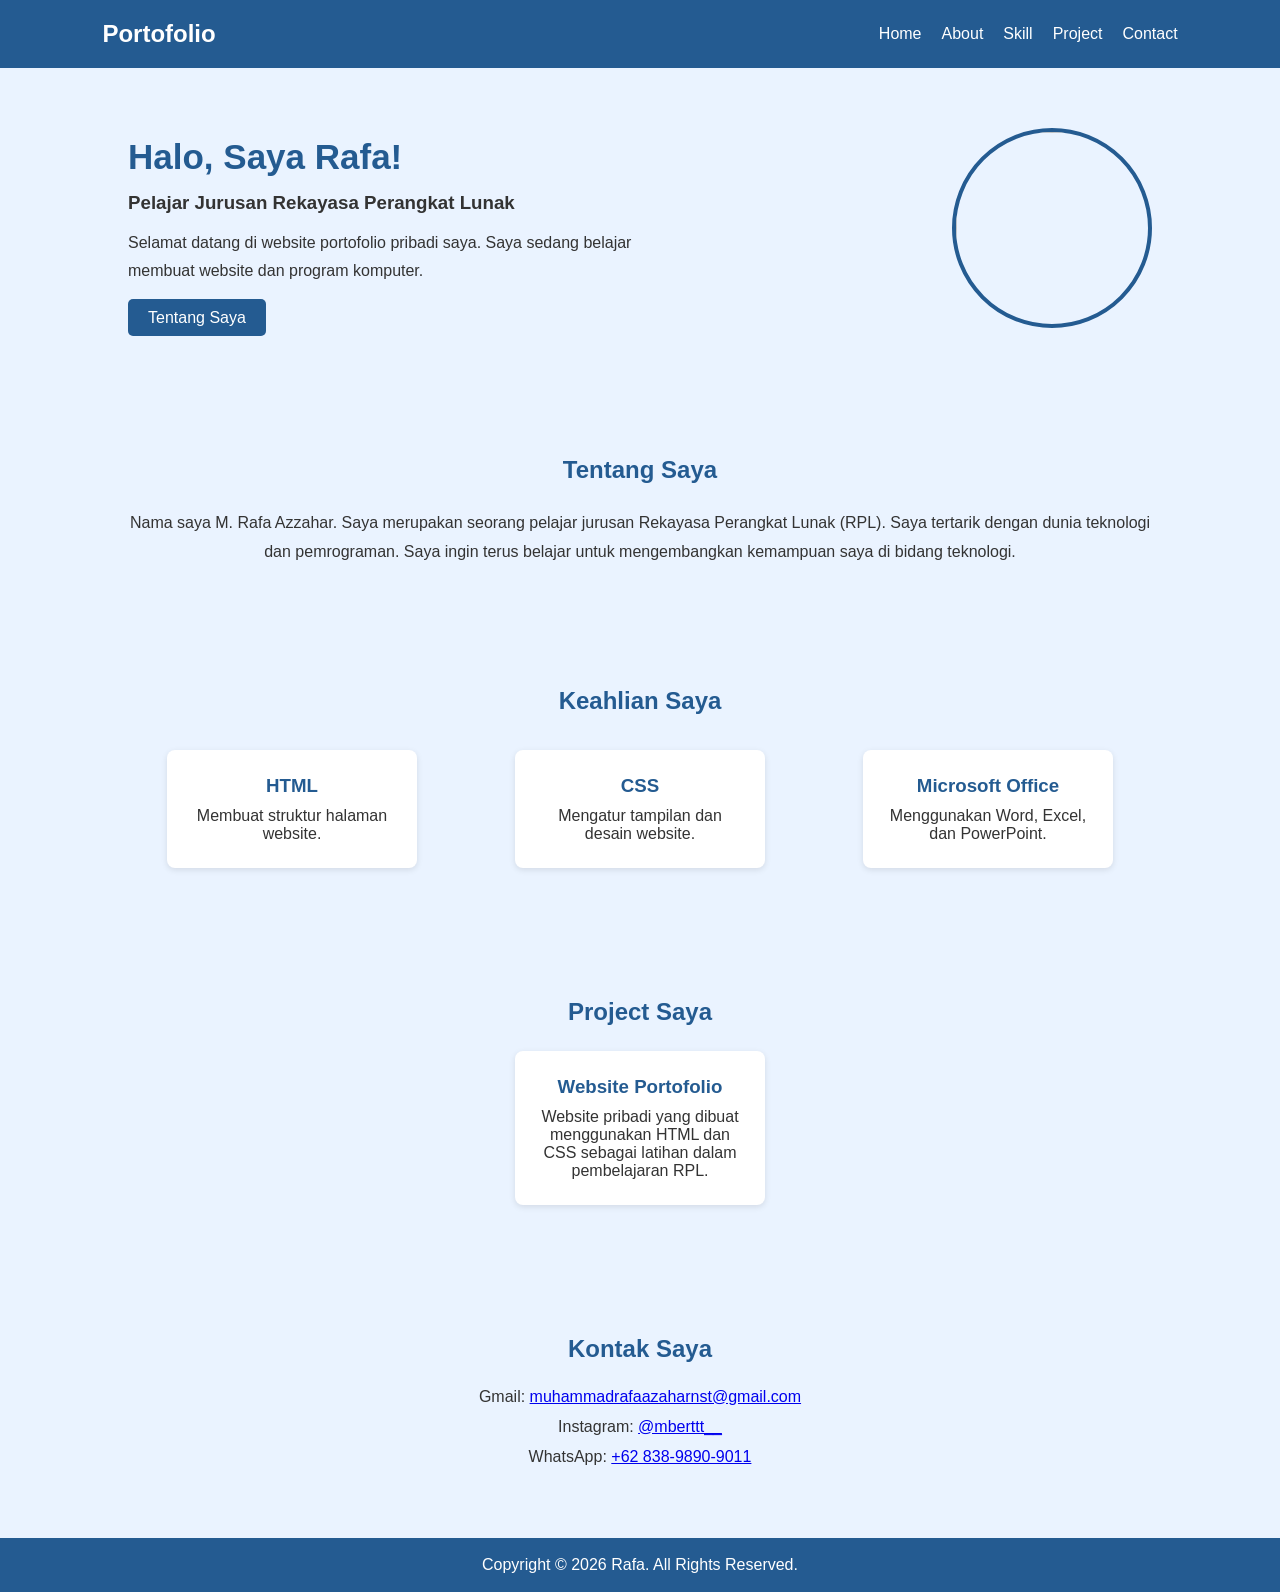
==== index.html @ 6711d89c "Rename portofolio.html to index.html" ====
<!DOCTYPE html>
<html lang="en">
<head>
    <meta charset="UTF-8">
    <meta name="viewport" content="width=device-width, initial-scale=1.0">
    <title>Portofolio</title>
    <link rel="stylesheet" href="style.css">
</head>
<body>
    
    <nav>
        <h2>Portofolio</h2>
        <ul>
            <li><a href="#home">Home</a></li>
            <li><a href="#about">About</a></li>
            <li><a href="#skill">Skill</a></li>
            <li><a href="#project">Project</a></li>
            <li><a href="#contact">Contact</a></li>
        </ul>
    </nav>

    <section id="home">
        <div class="home-text">
            <h1>Halo, Saya Rafa!</h1>
            <h3>Pelajar Jurusan Rekayasa Perangkat Lunak</h3>
            <p>
                Selamat datang di website portofolio pribadi saya.
                Saya sedang belajar membuat website dan program komputer.
            </p>
            <a href="about.html" class="tombol">Tentang Saya</a>
        </div>

        <div class="foto">
            <img src="image/orangganteng.jpeg" alt="">
        </div>
    </section>

    <section id="about">
        <h2>Tentang Saya</h2>
        <p>
            Nama saya M. Rafa Azzahar. Saya merupakan seorang pelajar
            jurusan Rekayasa Perangkat Lunak (RPL).
            Saya tertarik dengan dunia teknologi dan pemrograman.
            Saya ingin terus belajar untuk mengembangkan kemampuan
            saya di bidang teknologi.
        </p>
    </section>

    <section id="skill">
        <h2>Keahlian Saya</h2>

        <div class="isi-skill">
            <div class="kotak">
                <h3>HTML</h3>
                <p>Membuat struktur halaman website.</p>
            </div>

            <div class="kotak">
                <h3>CSS</h3>
                <p>Mengatur tampilan dan desain website.</p>
            </div>

            <div class="kotak">
                <h3>Microsoft Office</h3>
                <p>Menggunakan Word, Excel, dan PowerPoint.</p>
            </div>
        </div>
    </section>

    <section id="project">
        <h2>Project Saya</h2>

        <div class="kotak">
            <h3>Website Portofolio</h3>
            <p>
                Website pribadi yang dibuat menggunakan HTML dan CSS
                sebagai latihan dalam pembelajaran RPL.
            </p>
        </div>
    </section>

    <section id="contact">
    <h2>Kontak Saya</h2>

    <p>
        Gmail:
        <a href="https://mail.google.com/mail/?view=cm&to=muhammadrafaazaharnst@gmail.com" target="_blank">
            muhammadrafaazaharnst@gmail.com
        </a>
    </p>

    <p>
        Instagram:
        <a href="https://www.instagram.com/mberttt__/" target="_blank">
            @mberttt__
        </a>
    </p>
    
    <p>
        WhatsApp:
        <a href="https://wa.me/6283898909011" target="_blank">
            +62 838-9890-9011
        </a>    
    </p>
</section>


    <footer>
        <p>Copyright &copy; 2026 Rafa. All Rights Reserved.</p>
    </footer>


</body>
</html>
---- style.css ----
* {
    margin: 0;
    padding: 0;
    box-sizing: border-box;
    scroll-behavior: smooth;
}

body {
    font-family: Arial, sans-serif;
    background-color: #eaf3ff;
    color: #333;
}

nav {
    background-color: #245b91;
    color: white;
    padding: 20px 8%;
    display: flex;
    justify-content: space-between;
    align-items: center;
}

nav ul {
    display: flex;
    list-style: none;
    gap: 20px;
}

nav ul li a {
    color: white;
    text-decoration: none;
}

nav ul li a:hover {
    color: #b8dcff;
}

section {
    padding: 60px 10%;
    text-align: center;
}

#home {
    display: flex;
    align-items: center;
    justify-content: space-between;
    text-align: left;
    gap: 30px;
}

.home-text {
    max-width: 550px;
}

.home-text h1 {
    font-size: 35px;
    color: #245b91;
    margin-bottom: 15px;
}

.home-text h3 {
    margin-bottom: 15px;
}

.home-text p {
    line-height: 1.7;
    margin-bottom: 25px;
}

.tombol {
    background-color: #245b91;
    color: white;
    padding: 10px 20px;
    text-decoration: none;
    border-radius: 5px;
}

.foto img {
    width: 200px;
    height: 200px;
    border-radius: 50%;
    object-fit: cover;
    border: 4px solid #245b91;
}

section h2 {
    color: #245b91;
    margin-bottom: 25px;
}

#about p {
    line-height: 1.8;
}

.isi-skill {
    display: flex;
    justify-content: center;
    gap: 20px;
    flex-wrap: wrap;
}

.kotak {
    background-color: white;
    padding: 25px;
    border-radius: 8px;
    width: 250px;
    margin: 10px auto;
    box-shadow: 0 2px 6px rgba(0,0,0,0.1);
}

.kotak h3 {
    color: #245b91;
    margin-bottom: 10px;
}

#contact p {
    margin: 12px;
}

footer {
    background-color: #245b91;
    color: white;
    text-align: center;
    padding: 18px;
}

/* Tampilan HP */
@media (max-width: 600px) {
    nav {
        flex-direction: column;
        gap: 15px;
    }

    nav ul {
        gap: 12px;
        flex-wrap: wrap;
        justify-content: center;
    }

    #home {
        flex-direction: column-reverse;
        text-align: center;
    }

    .home-text h1 {
        font-size: 28px;
    }

    .isi-skill {
        flex-direction: column;
        align-items: center;
    }
}

html, body {
    min-height: 100%;
}

body {
    min-height: 100vh;
    display: flex;
    flex-direction: column;
}

section {
    flex: 1;
}

footer {
    background-color: #245b91;
    color: white;
    text-align: center;
    padding: 18px;
    margin-top: auto;
}
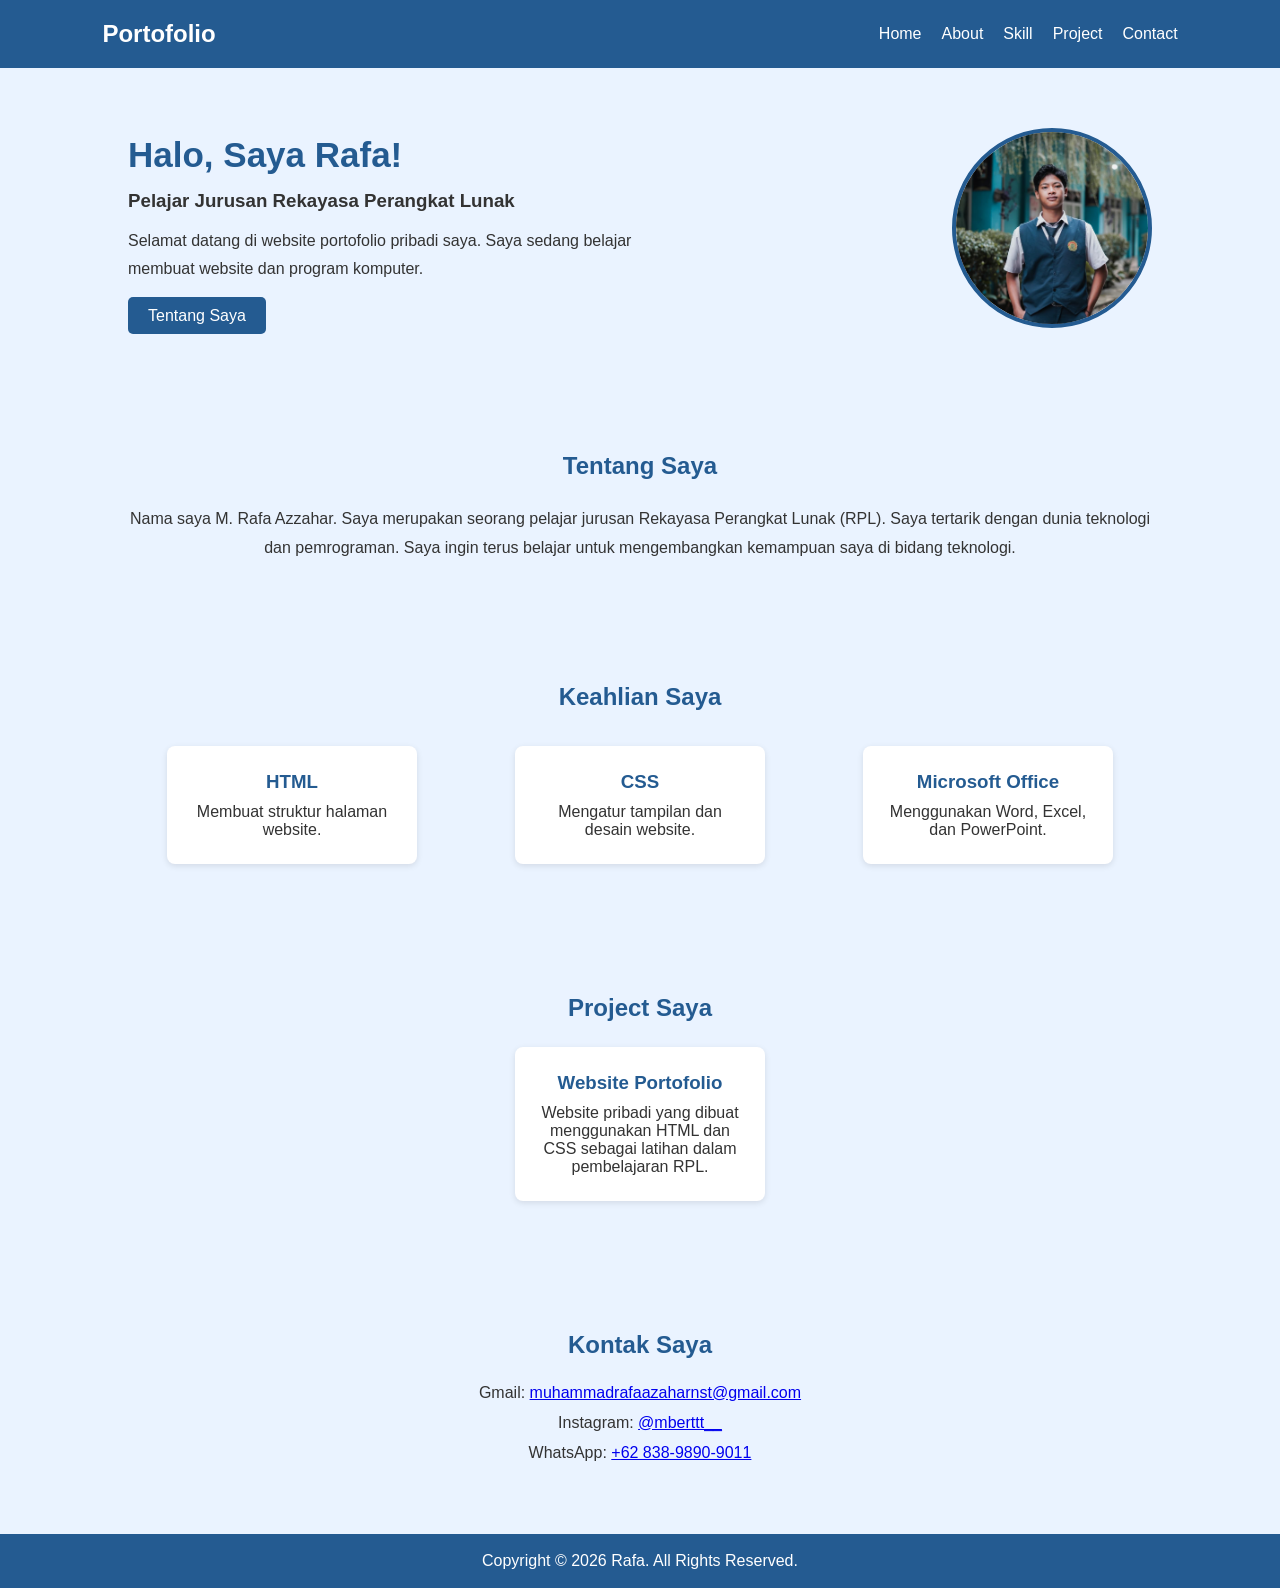
==== commit cc88ea2a: "Update index.html" ====
--- a/index.html
+++ b/index.html
@@ -31,7 +31,7 @@
         </div>
 
         <div class="foto">
-            <img src="image/orangganteng.jpeg" alt="">
+            <img src="orangganteng.jpeg" alt="">
         </div>
     </section>
 
